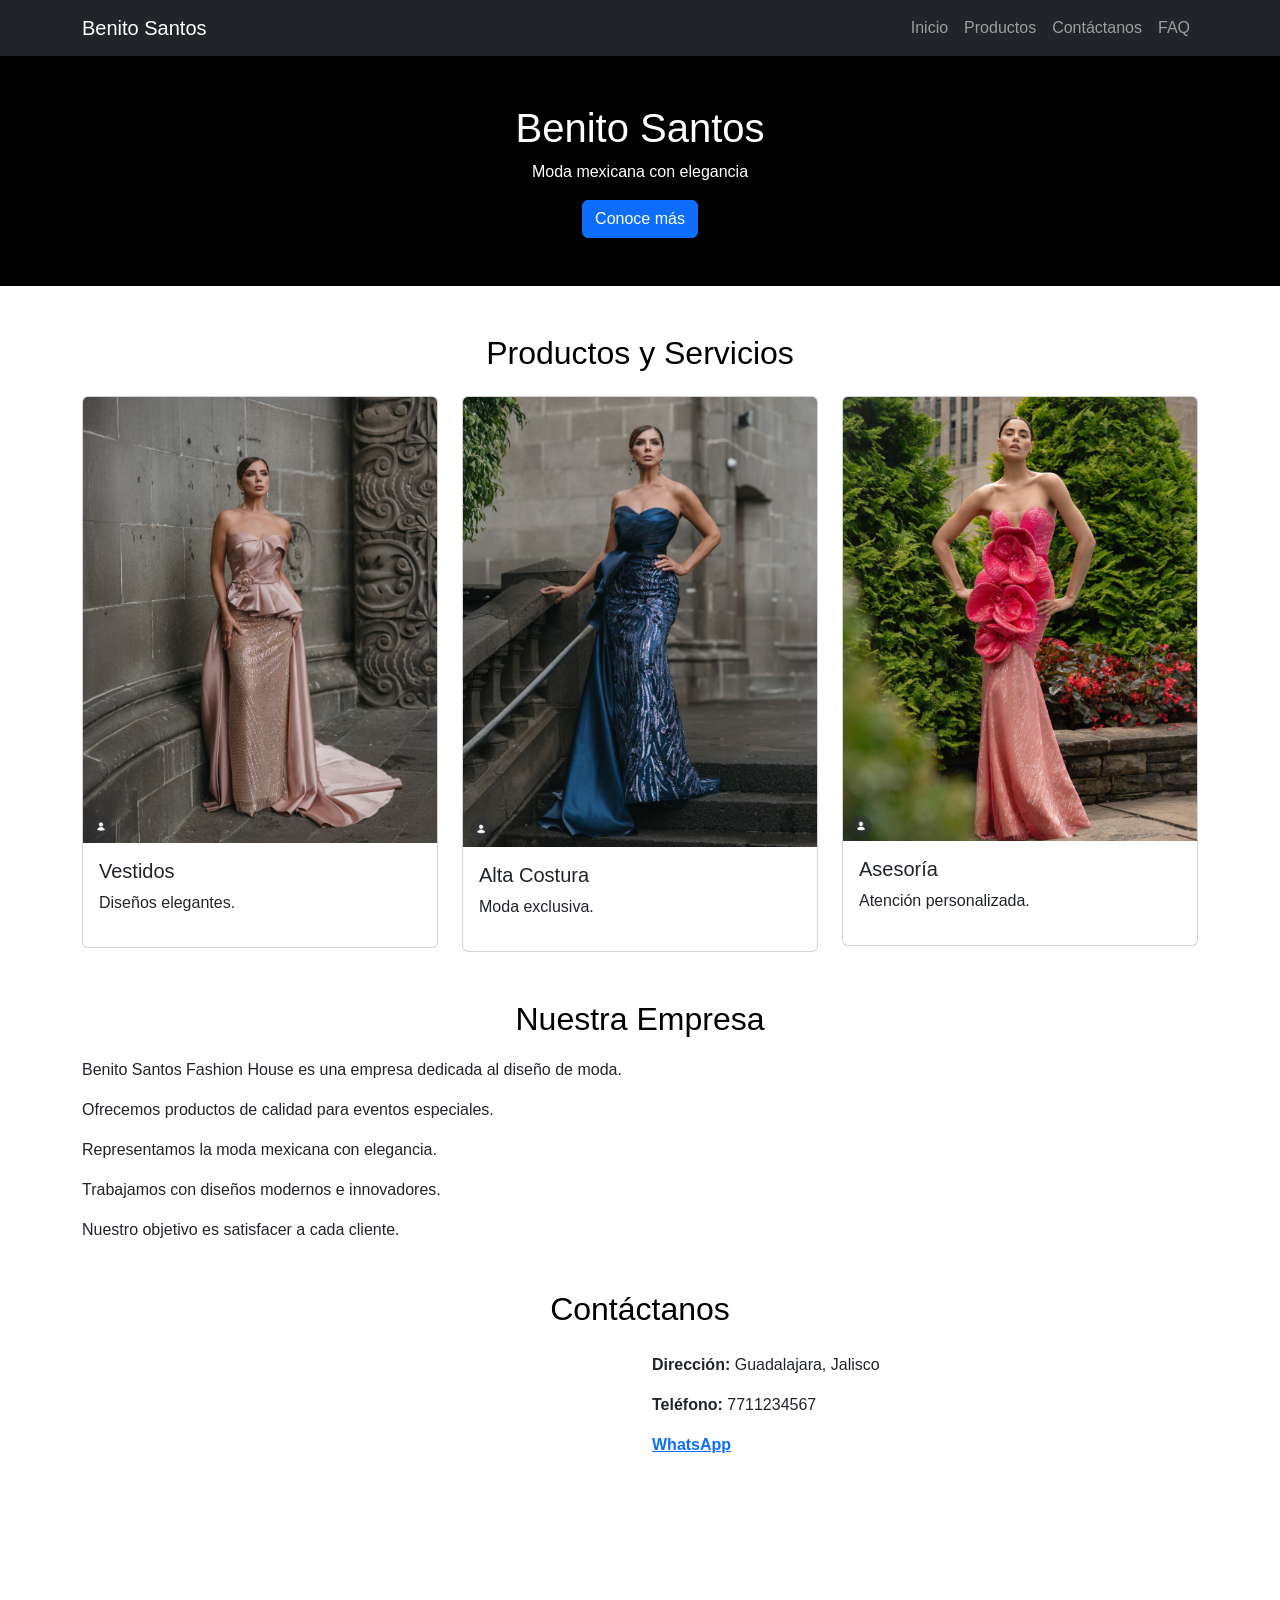
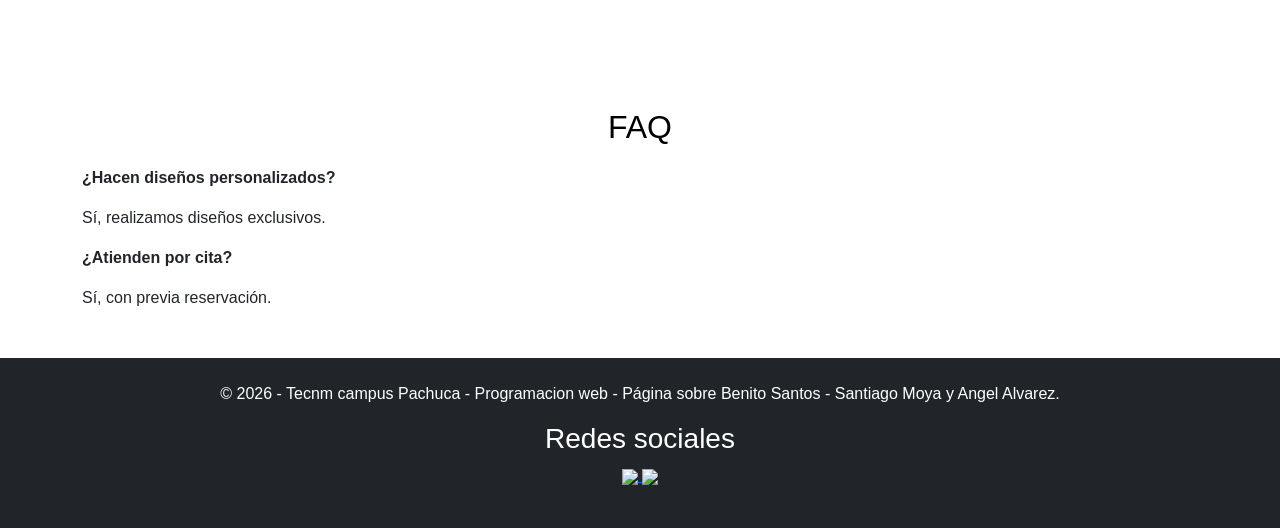
==== index.html @ a001d211 "Rename index2.html to index.html" ====
<!DOCTYPE html>
<html lang="es">

<head>
    <meta charset="UTF-8">
    <meta name="viewport" content="width=device-width, initial-scale=1.0">
    <title>Benito Santos</title>

    <!-- Referencia a nuestro bootstrap -->
    <link href="https://cdn.jsdelivr.net/npm/bootstrap@5.3.2/dist/css/bootstrap.min.css" rel="stylesheet">

</head>

<body>
    <link rel="stylesheet" href="estilo.css">

    <!-- Menu de Hamburguesa -->
    <nav class="navbar navbar-expand-lg navbar-dark bg-dark">
        <div class="container">
            <a class="navbar-brand" href="#">Benito Santos</a>

            <button class="navbar-toggler" type="button" data-bs-toggle="collapse" data-bs-target="#menu">
                <span class="navbar-toggler-icon"></span>
            </button>

            <div class="collapse navbar-collapse" id="menu">
                <ul class="navbar-nav ms-auto">

                    <li class="nav-item">
                        <a class="nav-link" href="#inicio">Inicio</a>
                    </li>

                    <li class="nav-item">
                        <a class="nav-link" href="#productos">Productos</a>
                    </li>

                    <li class="nav-item">
                        <a class="nav-link" href="#contacto">Contáctanos</a>
                    </li>

                    <li class="nav-item">
                        <a class="nav-link" href="#faq">FAQ</a>
                    </li>
                </ul>
            </div>
        </div>
    </nav>

    <!-- Empezamos con el inicio de la pagina web -->
    <header class="fondo text-center text-white p-5" id="inicio">

        <h1>Benito Santos</h1>
        <p>Moda mexicana con elegancia</p>

        <button class="btn btn-primary" onclick="mensaje()">
            Conoce más
        </button>
    </header>

    <!-- Mostramos algunos de los productos de nuestro diseñador -->
    <section class="container mt-5" id="productos">

        <h2 class="text-center">Productos y Servicios</h2>

        <div class="row mt-4">
            <div class="col-md-4">
                <div class="card caja">
                    <img src="vestido1.png" class="card-img-top">
                    <div class="card-body">
                        <h5>Vestidos</h5>
                        <p>Diseños elegantes.</p>
                    </div>
                </div>
            </div>

            <div class="col-md-4">
                <div class="card caja">
                    <img src="vestido2.png" class="card-img-top">
                    <div class="card-body">
                        <h5>Alta Costura</h5>
                        <p>Moda exclusiva.</p>
                    </div>
                </div>
            </div>

            <div class="col-md-4">
                <div class="card caja">
                    <img src="vestido3.png" class="card-img-top">
                    <div class="card-body">
                        <h5>Asesoría</h5>
                        <p>Atención personalizada.</p>
                    </div>
                </div>
            </div>
        </div>
    </section>

    <!-- Breve informacion sobre el diseñador hablando como empresa y no como persona -->
    <section class="container mt-5">

        <h2 class="text-center">Nuestra Empresa</h2>

        <p>Benito Santos Fashion House es una empresa dedicada al diseño de moda.</p>

        <p>Ofrecemos productos de calidad para eventos especiales.</p>

        <p>Representamos la moda mexicana con elegancia.</p>

        <p>Trabajamos con diseños modernos e innovadores.</p>

        <p>Nuestro objetivo es satisfacer a cada cliente.</p>

    </section>

    <!-- Zona de contacto y ubicación -->
    <section class="container mt-5" id="contacto">

        <h2 class="text-center">Contáctanos</h2>

        <div class="row mt-4">

            <div class="col-md-6">

                <iframe src="https://www.google.com/maps?q=20.0839,-98.7750&z=15&output=embed" width="100%"
                    height="300">
                </iframe>
            </div>

            <div class="col-md-6">
                <p><strong>Dirección:</strong> Guadalajara, Jalisco</p>

                <p><strong>Teléfono:</strong> 7711234567</p>

                <a href="https://wa.me/7713649541?text=Hola%20me%20interesa%20tu%20perfil" target="_blank">
                <strong> WhatsApp </strong>
                </a>
            </div>
        </div>

    </section>

    <!-- parte de FAQ -->
    <section class="container mt-5 mb-5" id="faq">

        <h2 class="text-center">FAQ</h2>

        <p><strong>¿Hacen diseños personalizados?</strong></p>
        <p>Sí, realizamos diseños exclusivos.</p>

        <p><strong>¿Atienden por cita?</strong></p>
        <p>Sí, con previa reservación.</p>

    </section>

    <!-- Agregamos nuestro footer con las redes sociales del diseñador -->
    <footer class="bg-dark text-white text-center p-4">

        <p>© 2026 - Tecnm campus Pachuca - Programacion web - Página sobre Benito Santos - Santiago Moya y Angel Alvarez.</p>

        <h3> Redes sociales </h3>
        <p>
            <a href="https://www.instagram.com/benitosantosoficial/" target="_blank">
                <img src="https://cliply.co/wp-content/uploads/2019/07/371907300_INSTAGRAM_ICON_400px.gif" width="50">
            </a>
            <a href="https://www.facebook.com/benitosantosmx" target="_blank">
                <img src="https://cliply.co/wp-content/uploads/2019/07/371907490_FACEBOOK_ICON_400px.gif" width="50">
            </a>
        </p>

    </footer>

    <!-- Bootstrap -->
    <script src="https://cdn.jsdelivr.net/npm/bootstrap@5.3.2/dist/js/bootstrap.bundle.min.js"></script>

    <script src="script.js"></script>

</body>

</html>
---- estilo.css ----
body{
font-family: Arial;
}

.fondo{
background-color: black;
}

h2{
color: black;
margin-bottom: 20px;
}
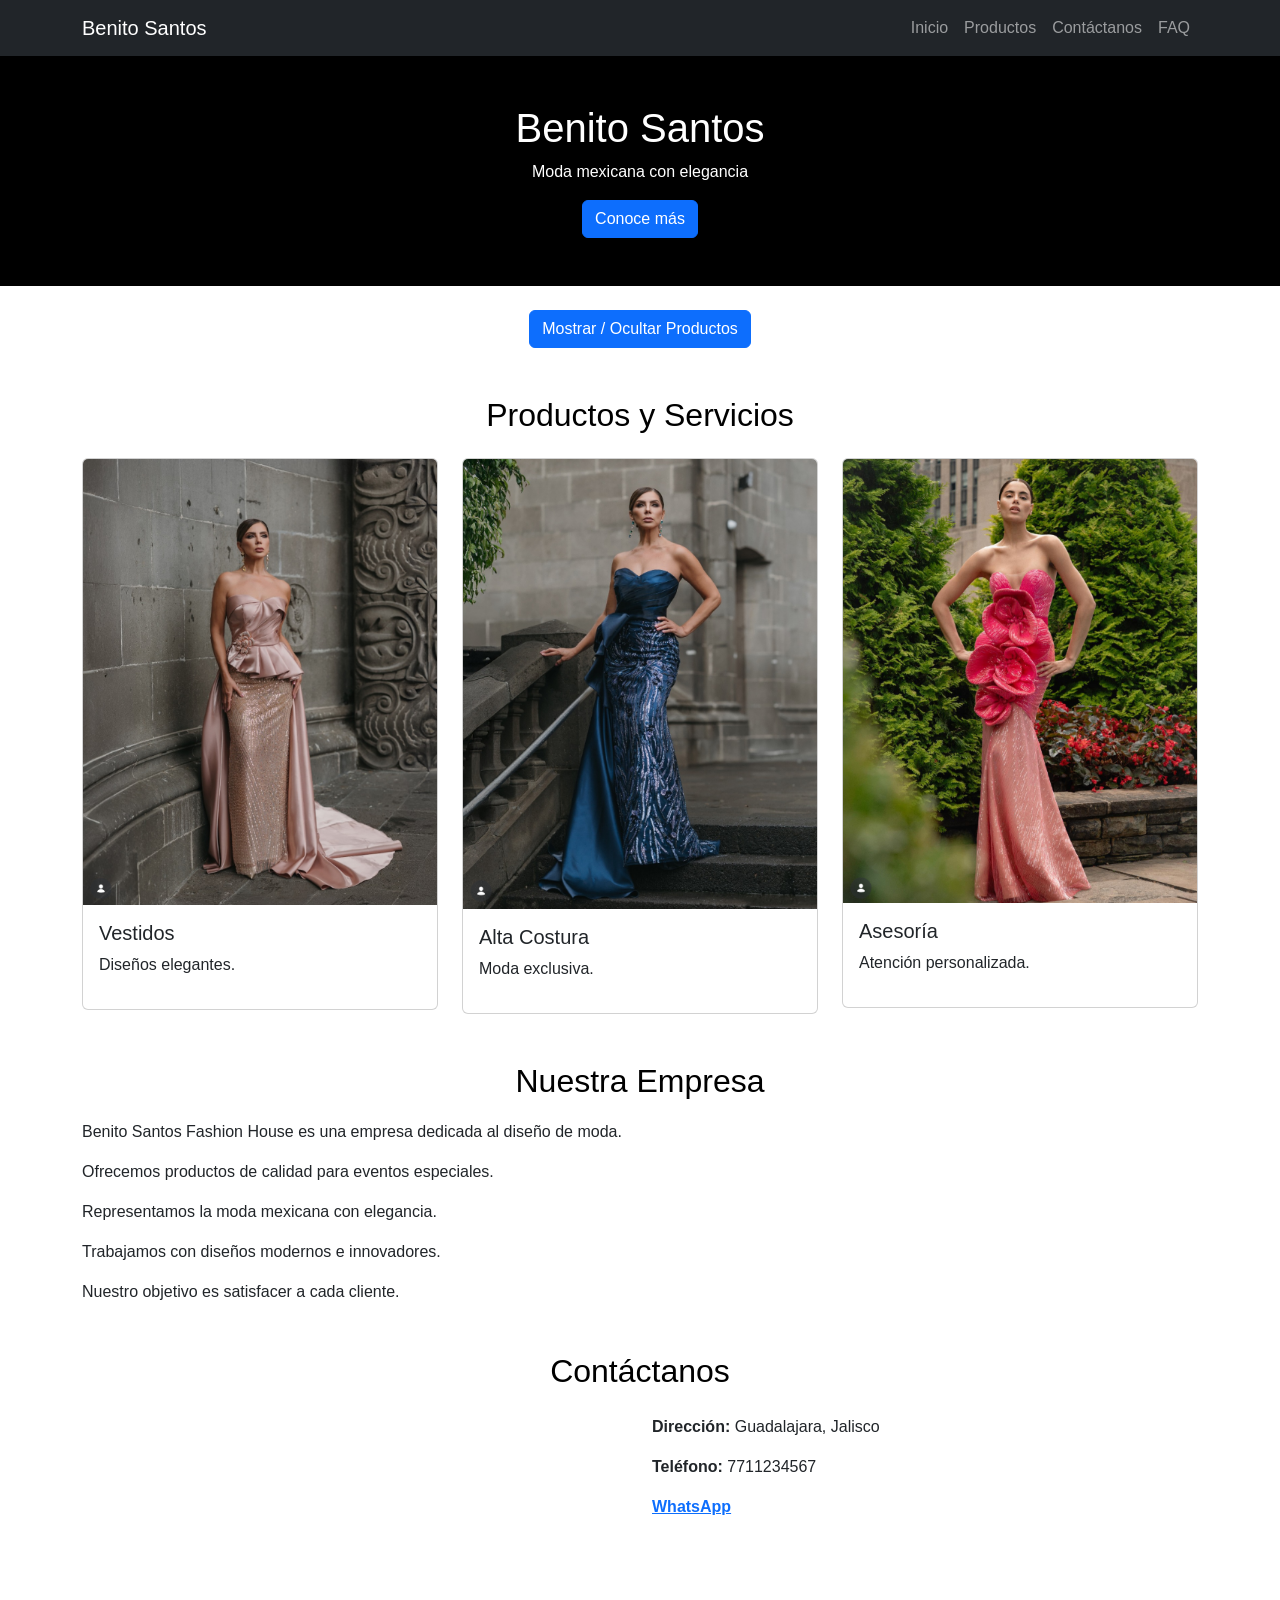
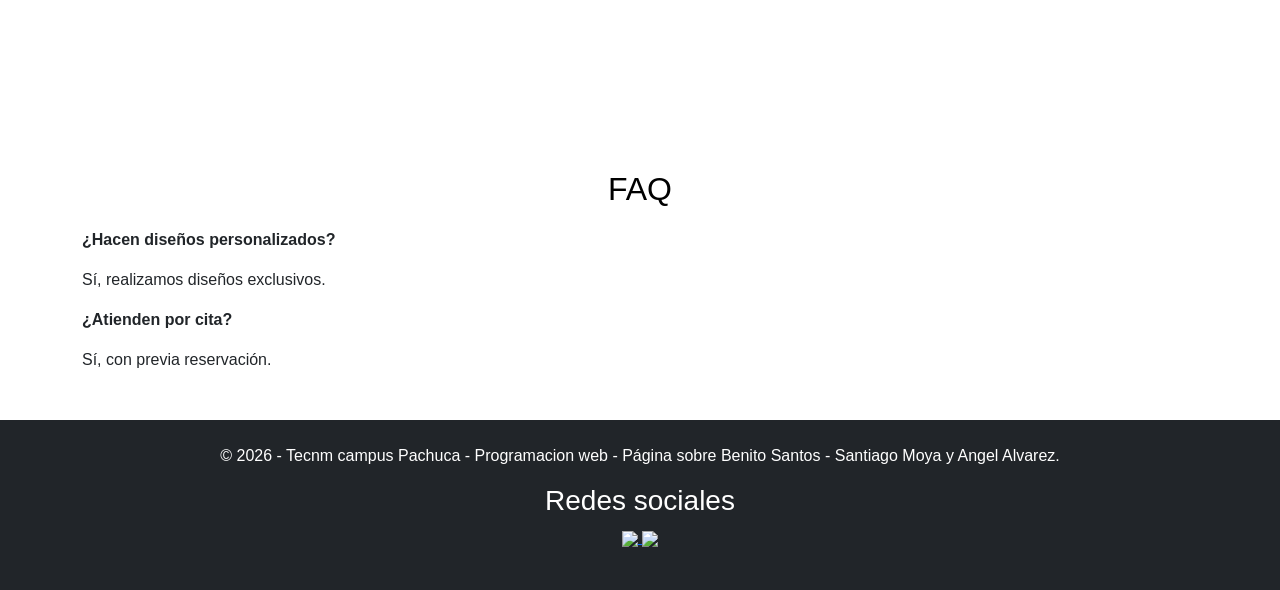
==== commit 1ddb9612: "Update index.html" ====
--- a/index.html
+++ b/index.html
@@ -56,6 +56,12 @@
             Conoce más
         </button>
     </header>
+
+    <div class="text-center mt-4">
+        <button class="btn btn-primary" onclick="mostrar()">
+            Mostrar / Ocultar Productos
+        </button>
+    </div>
 
     <!-- Mostramos algunos de los productos de nuestro diseñador -->
     <section class="container mt-5" id="productos">
@@ -132,7 +138,7 @@
                 <p><strong>Teléfono:</strong> 7711234567</p>
 
                 <a href="https://wa.me/7713649541?text=Hola%20me%20interesa%20tu%20perfil" target="_blank">
-                <strong> WhatsApp </strong>
+                    <strong> WhatsApp </strong>
                 </a>
             </div>
         </div>
@@ -155,7 +161,8 @@
     <!-- Agregamos nuestro footer con las redes sociales del diseñador -->
     <footer class="bg-dark text-white text-center p-4">
 
-        <p>© 2026 - Tecnm campus Pachuca - Programacion web - Página sobre Benito Santos - Santiago Moya y Angel Alvarez.</p>
+        <p>© 2026 - Tecnm campus Pachuca - Programacion web - Página sobre Benito Santos - Santiago Moya y Angel
+            Alvarez.</p>
 
         <h3> Redes sociales </h3>
         <p>
